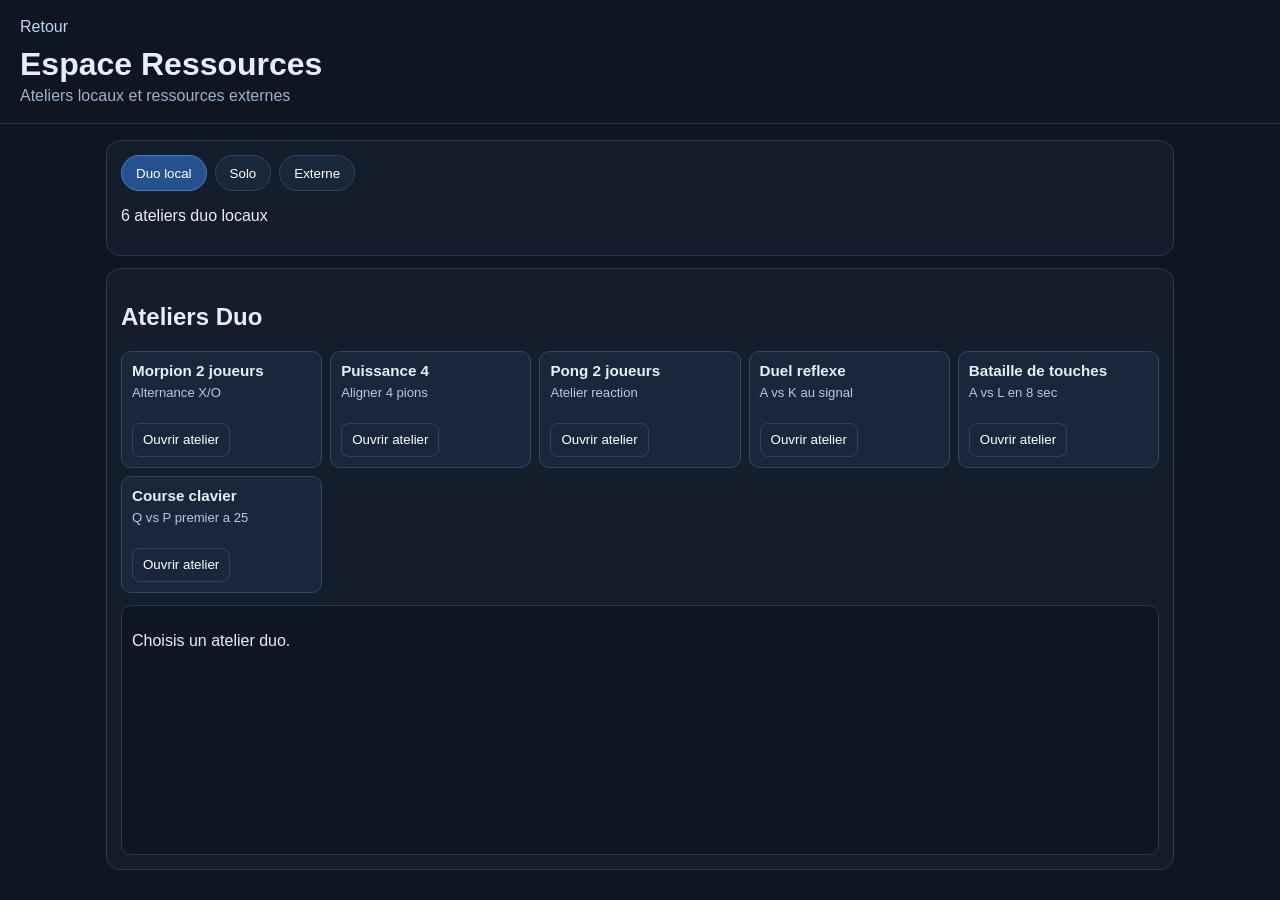
==== resources.html @ bf12f57d "Add files via upload" ====
<!doctype html>
<html lang="fr">
<head>
  <meta charset="UTF-8">
  <meta name="viewport" content="width=device-width,initial-scale=1">
  <meta name="description" content="Espace ressources discret">
  <title>Espace Ressources</title>
  <link rel="icon" type="image/svg+xml" href="assets/favicon.svg">
  <link rel="stylesheet" href="css/resources.css">
</head>
<body>
  <header class="topbar">
    <a href="index.html">Retour</a>
    <h1>Espace Ressources</h1>
    <p>Ateliers locaux et ressources externes</p>
  </header>

  <main class="wrap">
    <section class="panel">
      <div class="tabs">
        <button class="tab active" data-tab="duo">Duo local</button>
        <button class="tab" data-tab="solo">Solo</button>
        <button class="tab" data-tab="external">Externe</button>
      </div>
      <p id="tab-note">6 ateliers duo locaux</p>
    </section>

    <section class="panel" id="duo-pane">
      <h2>Ateliers Duo</h2>
      <div class="grid" id="duo-cards"></div>
      <div class="mount" id="duo-mount"><p>Choisis un atelier duo.</p></div>
    </section>

    <section class="panel" id="solo-pane" hidden>
      <h2>Ateliers Solo</h2>
      <div class="grid" id="solo-cards"></div>
      <div class="mount" id="solo-mount"><p>Choisis un atelier solo.</p></div>
    </section>

    <section class="panel" id="external-pane" hidden>
      <h2>Ressources Externes</h2>
      <div class="grid" id="external-cards"></div>
      <iframe id="external-frame" title="Ressource externe" loading="lazy"></iframe>
      <p id="frame-note">Si le cadre est vide, utilise "Ouvrir".</p>
    </section>
  </main>

  <script src="js/resources.js"></script>
</body>
</html>
---- css/resources.css ----
*{box-sizing:border-box}body{margin:0;background:#0f1622;color:#e8eef8;font-family:Segoe UI,Arial,sans-serif}
.topbar{padding:18px 20px;border-bottom:1px solid #2a3750}.topbar a{color:#b9d6ff;text-decoration:none}.topbar a:hover{text-decoration:underline}
.topbar h1{margin:10px 0 0}.topbar p{margin:4px 0 0;color:#9db0cd}
.wrap{max-width:1100px;margin:0 auto;padding:16px;display:grid;gap:12px}
.panel{background:#131d2c;border:1px solid #2a3a53;border-radius:14px;padding:14px}
.tabs{display:flex;gap:8px;flex-wrap:wrap}.tab{height:36px;border-radius:999px;border:1px solid #304461;background:#1a273a;color:#fff;padding:0 14px;cursor:pointer}
.tab.active{background:#25518e;border-color:#4f7bbb}
.grid{display:grid;grid-template-columns:repeat(auto-fill,minmax(180px,1fr));gap:8px}
.card{background:#1a273a;border:1px solid #324866;border-radius:10px;padding:10px}.card h3{margin:0 0 6px;font-size:.95rem}.card p{margin:0;color:#b9c8dd;font-size:.82rem;min-height:30px}
.row{margin-top:8px;display:flex;gap:8px;flex-wrap:wrap}
button,input,select{height:34px;border-radius:8px;border:1px solid #304461;background:#1a273a;color:#fff;padding:0 10px}
button{cursor:pointer}button:hover{border-color:#4f7bbb}
.mount{margin-top:12px;border:1px solid #2a3a53;border-radius:10px;min-height:250px;padding:10px;background:#0f1725}
.mini{font-size:.85rem;color:#b9c8dd}
.board3{display:grid;grid-template-columns:repeat(3,62px);gap:8px}
.cell{width:62px;height:62px;display:grid;place-items:center;font-size:1.4rem;font-weight:700}
.board4{display:grid;grid-template-columns:repeat(4,56px);gap:8px}
.tile{width:56px;height:56px;display:grid;place-items:center;font-weight:700}
.board7{display:grid;grid-template-columns:repeat(7,36px);gap:6px}
.disc{width:36px;height:36px;border-radius:50%}
.red{background:#ff6464}.yellow{background:#ffd460}
#external-frame{width:100%;min-height:380px;margin-top:10px;border:1px solid #324866;border-radius:10px;background:#0f1725}
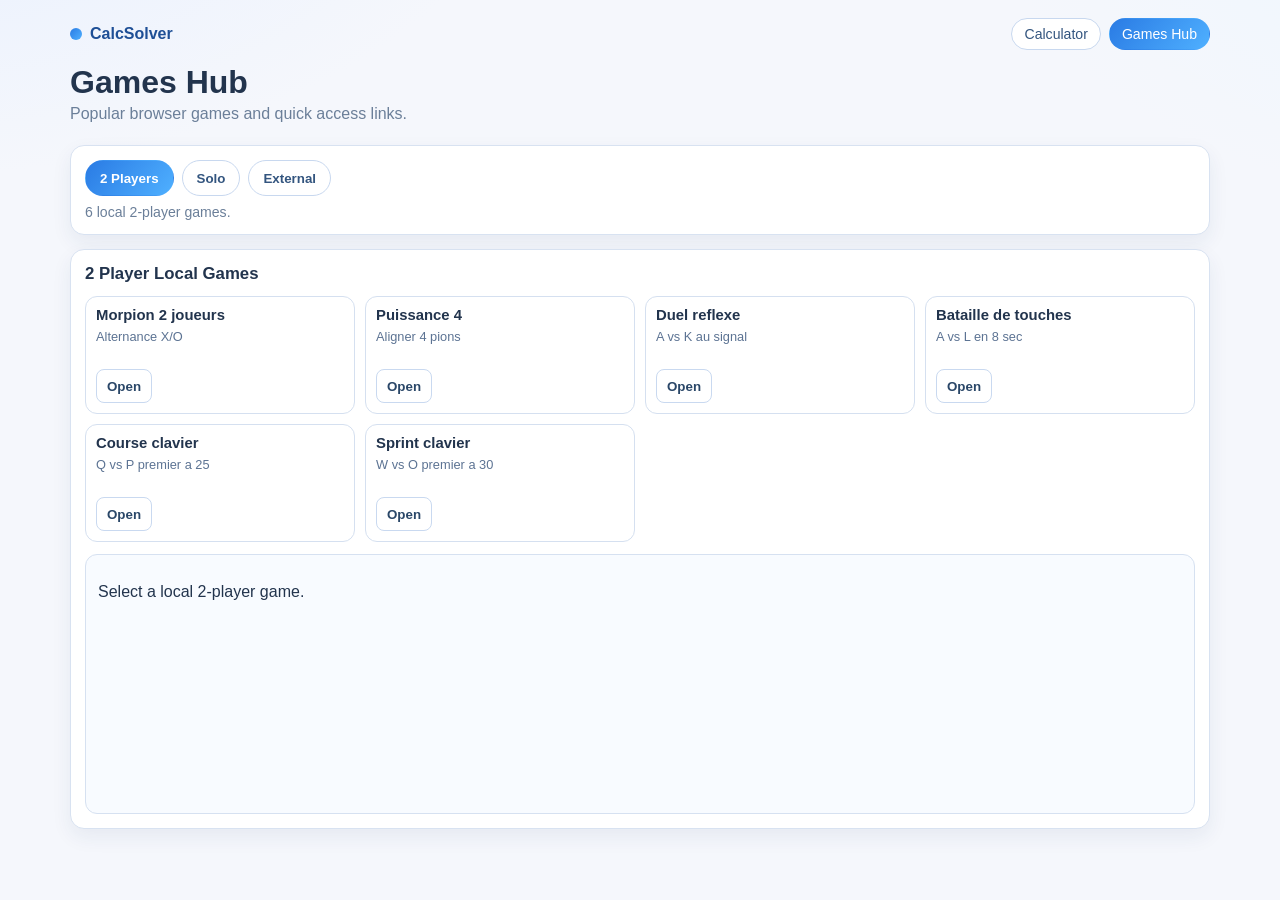
==== commit 75187a4f: "Add files via upload" ====
--- a/resources.html
+++ b/resources.html
@@ -3,45 +3,78 @@
 <head>
   <meta charset="UTF-8">
   <meta name="viewport" content="width=device-width,initial-scale=1">
-  <meta name="description" content="Espace ressources discret">
-  <title>Espace Ressources</title>
+  <meta name="description" content="Centre discret de ressources interactives">
+  <title>Centre Ressources</title>
   <link rel="icon" type="image/svg+xml" href="assets/favicon.svg">
   <link rel="stylesheet" href="css/resources.css">
 </head>
 <body>
-  <header class="topbar">
-    <a href="index.html">Retour</a>
-    <h1>Espace Ressources</h1>
-    <p>Ateliers locaux et ressources externes</p>
+  <a class="skip-link" href="#resource-main">Aller au contenu</a>
+
+  <header class="topbar" role="banner">
+    <div class="topbar-inner">
+      <div class="brand">
+        <span class="brand-dot" aria-hidden="true"></span>
+        <strong>CalcSolver</strong>
+      </div>
+      <nav class="quick-nav" aria-label="Navigation rapide">
+        <a href="index.html">Calculator</a>
+        <a href="resources.html" class="active">Games Hub</a>
+      </nav>
+    </div>
+    <h1>Games Hub</h1>
+    <p>Popular browser games and quick access links.</p>
   </header>
 
-  <main class="wrap">
+  <main class="wrap" id="resource-main">
     <section class="panel">
-      <div class="tabs">
-        <button class="tab active" data-tab="duo">Duo local</button>
-        <button class="tab" data-tab="solo">Solo</button>
-        <button class="tab" data-tab="external">Externe</button>
-      </div>
-      <p id="tab-note">6 ateliers duo locaux</p>
+      <nav class="tabs" role="tablist" aria-label="Navigation des sections">
+        <button class="tab active" id="tab-duo" data-tab="duo" role="tab" aria-selected="true" aria-controls="duo-pane" tabindex="0">2 Players</button>
+        <button class="tab" id="tab-solo" data-tab="solo" role="tab" aria-selected="false" aria-controls="solo-pane" tabindex="-1">Solo</button>
+        <button class="tab" id="tab-external" data-tab="external" role="tab" aria-selected="false" aria-controls="external-pane" tabindex="-1">External</button>
+      </nav>
+      <p class="note" id="tab-note" aria-live="polite">6 local 2-player games.</p>
     </section>
 
-    <section class="panel" id="duo-pane">
-      <h2>Ateliers Duo</h2>
+    <section class="panel" id="duo-pane" role="tabpanel" aria-labelledby="tab-duo">
+      <h2>2 Player Local Games</h2>
       <div class="grid" id="duo-cards"></div>
-      <div class="mount" id="duo-mount"><p>Choisis un atelier duo.</p></div>
+      <div class="mount" id="duo-mount"><p>Select a local 2-player game.</p></div>
     </section>
 
-    <section class="panel" id="solo-pane" hidden>
-      <h2>Ateliers Solo</h2>
+    <section class="panel" id="solo-pane" role="tabpanel" aria-labelledby="tab-solo" hidden>
+      <h2>Solo Local Games</h2>
       <div class="grid" id="solo-cards"></div>
-      <div class="mount" id="solo-mount"><p>Choisis un atelier solo.</p></div>
+      <div class="mount" id="solo-mount"><p>Select a solo game.</p></div>
     </section>
 
-    <section class="panel" id="external-pane" hidden>
-      <h2>Ressources Externes</h2>
+    <section class="panel" id="external-pane" role="tabpanel" aria-labelledby="tab-external" hidden>
+      <h2>External Games</h2>
+      <div class="toolbar">
+        <label class="sr-only" for="external-search">Search external games</label>
+        <input id="external-search" type="search" placeholder="Search: soccer, basket, random, legends">
+        <label class="sr-only" for="external-filter">Filter games</label>
+        <select id="external-filter" aria-label="Main filter">
+          <option value="all">All</option>
+          <option value="soccer">Soccer</option>
+          <option value="basket">Basket</option>
+          <option value="random">Random</option>
+          <option value="legends">Legends</option>
+          <option value="duo">2 Players</option>
+          <option value="reliable">Top Rated</option>
+        </select>
+        <label class="sr-only" for="external-sort">Sort catalog</label>
+        <select id="external-sort" aria-label="Sort catalog">
+          <option value="quality">Quality</option>
+          <option value="name">Name</option>
+          <option value="checked">Last checked</option>
+        </select>
+        <button id="open-random">Random game</button>
+      </div>
+      <p class="note" id="external-count"></p>
       <div class="grid" id="external-cards"></div>
-      <iframe id="external-frame" title="Ressource externe" loading="lazy"></iframe>
-      <p id="frame-note">Si le cadre est vide, utilise "Ouvrir".</p>
+      <iframe id="external-frame" title="Archive externe" loading="lazy" referrerpolicy="no-referrer" sandbox="allow-scripts allow-same-origin allow-popups allow-forms"></iframe>
+      <p class="note" id="frame-note" role="status" aria-live="polite">If embed is blocked, use Open.</p>
     </section>
   </main>
 
--- a/css/resources.css
+++ b/css/resources.css
@@ -1,22 +1,271 @@
-*{box-sizing:border-box}body{margin:0;background:#0f1622;color:#e8eef8;font-family:Segoe UI,Arial,sans-serif}
-.topbar{padding:18px 20px;border-bottom:1px solid #2a3750}.topbar a{color:#b9d6ff;text-decoration:none}.topbar a:hover{text-decoration:underline}
-.topbar h1{margin:10px 0 0}.topbar p{margin:4px 0 0;color:#9db0cd}
-.wrap{max-width:1100px;margin:0 auto;padding:16px;display:grid;gap:12px}
-.panel{background:#131d2c;border:1px solid #2a3a53;border-radius:14px;padding:14px}
-.tabs{display:flex;gap:8px;flex-wrap:wrap}.tab{height:36px;border-radius:999px;border:1px solid #304461;background:#1a273a;color:#fff;padding:0 14px;cursor:pointer}
-.tab.active{background:#25518e;border-color:#4f7bbb}
-.grid{display:grid;grid-template-columns:repeat(auto-fill,minmax(180px,1fr));gap:8px}
-.card{background:#1a273a;border:1px solid #324866;border-radius:10px;padding:10px}.card h3{margin:0 0 6px;font-size:.95rem}.card p{margin:0;color:#b9c8dd;font-size:.82rem;min-height:30px}
-.row{margin-top:8px;display:flex;gap:8px;flex-wrap:wrap}
-button,input,select{height:34px;border-radius:8px;border:1px solid #304461;background:#1a273a;color:#fff;padding:0 10px}
-button{cursor:pointer}button:hover{border-color:#4f7bbb}
-.mount{margin-top:12px;border:1px solid #2a3a53;border-radius:10px;min-height:250px;padding:10px;background:#0f1725}
-.mini{font-size:.85rem;color:#b9c8dd}
-.board3{display:grid;grid-template-columns:repeat(3,62px);gap:8px}
-.cell{width:62px;height:62px;display:grid;place-items:center;font-size:1.4rem;font-weight:700}
-.board4{display:grid;grid-template-columns:repeat(4,56px);gap:8px}
-.tile{width:56px;height:56px;display:grid;place-items:center;font-weight:700}
-.board7{display:grid;grid-template-columns:repeat(7,36px);gap:6px}
-.disc{width:36px;height:36px;border-radius:50%}
-.red{background:#ff6464}.yellow{background:#ffd460}
-#external-frame{width:100%;min-height:380px;margin-top:10px;border:1px solid #324866;border-radius:10px;background:#0f1725}
+:root {
+  --bg: #f5f7fc;
+  --surface: #ffffff;
+  --line: #d8e2f1;
+  --text: #22344d;
+  --muted: #6b7f99;
+  --blue: #2a7be4;
+}
+
+* { box-sizing: border-box; }
+html, body { margin: 0; min-height: 100%; }
+body {
+  font-family: "Segoe UI", Arial, sans-serif;
+  color: var(--text);
+  background:
+    radial-gradient(1100px 600px at -10% -20%, #e6efff 0%, transparent 60%),
+    radial-gradient(900px 500px at 120% -10%, #edf7ff 0%, transparent 60%),
+    var(--bg);
+}
+
+.skip-link {
+  position: absolute;
+  left: 10px;
+  top: -50px;
+  z-index: 20;
+  background: #eef4ff;
+  color: #1f3f73;
+  border: 1px solid #84a8df;
+  border-radius: 8px;
+  padding: 8px 10px;
+  text-decoration: none;
+}
+.skip-link:focus-visible { top: 10px; }
+
+.sr-only {
+  position: absolute;
+  width: 1px;
+  height: 1px;
+  padding: 0;
+  margin: -1px;
+  overflow: hidden;
+  clip: rect(0,0,0,0);
+  border: 0;
+}
+
+.topbar {
+  max-width: 1180px;
+  margin: 0 auto;
+  padding: 18px 20px 12px;
+}
+.topbar-inner {
+  display: flex;
+  justify-content: space-between;
+  align-items: center;
+  gap: 10px;
+}
+.brand {
+  display: inline-flex;
+  align-items: center;
+  gap: 8px;
+  color: #1e4f96;
+}
+.brand-dot {
+  width: 12px;
+  height: 12px;
+  border-radius: 50%;
+  background: linear-gradient(130deg, #2a7be4, #4fb0ff);
+}
+.quick-nav {
+  display: inline-flex;
+  gap: 8px;
+}
+.quick-nav a {
+  text-decoration: none;
+  color: #33557f;
+  border: 1px solid #c8d8ef;
+  background: #fff;
+  border-radius: 999px;
+  padding: 7px 12px;
+  font-size: .88rem;
+}
+.quick-nav a.active {
+  border-color: transparent;
+  color: #fff;
+  background: linear-gradient(130deg, #2a7be4, #4fb0ff);
+}
+.topbar h1 {
+  margin: 14px 0 4px;
+  font-size: clamp(1.3rem, 2.8vw, 2rem);
+}
+.topbar p { margin: 0; color: var(--muted); }
+
+.wrap {
+  max-width: 1180px;
+  margin: 0 auto;
+  padding: 10px 20px 30px;
+  display: grid;
+  gap: 14px;
+}
+
+.panel {
+  background: var(--surface);
+  border: 1px solid var(--line);
+  border-radius: 14px;
+  padding: 14px;
+  box-shadow: 0 8px 20px rgba(24, 56, 103, 0.07);
+}
+h2 {
+  margin: 0 0 12px;
+  font-size: 1.05rem;
+}
+
+.tabs {
+  display: flex;
+  gap: 8px;
+  flex-wrap: wrap;
+}
+.tab {
+  height: 36px;
+  border-radius: 999px;
+  border: 1px solid #c8d8ef;
+  background: #fff;
+  color: #33557f;
+  padding: 0 14px;
+  cursor: pointer;
+  font-weight: 600;
+}
+.tab:hover { border-color: #9fc0e9; background: #f3f8ff; }
+.tab.active {
+  border-color: transparent;
+  color: #fff;
+  background: linear-gradient(130deg, #2a7be4, #4fb0ff);
+}
+
+.note {
+  margin: 8px 0 0;
+  color: var(--muted);
+  font-size: .88rem;
+}
+
+.toolbar {
+  display: grid;
+  grid-template-columns: 1.4fr .8fr .8fr auto;
+  gap: 8px;
+  margin-bottom: 10px;
+}
+
+.grid {
+  display: grid;
+  grid-template-columns: repeat(auto-fill, minmax(220px, 1fr));
+  gap: 10px;
+}
+
+.card {
+  background: #fff;
+  border: 1px solid #d5e0f0;
+  border-radius: 12px;
+  padding: 10px;
+  transition: transform .14s ease, border-color .14s ease, box-shadow .14s ease;
+}
+.card:hover {
+  transform: translateY(-2px);
+  border-color: #aac7ef;
+  box-shadow: 0 6px 15px rgba(32, 86, 159, 0.12);
+}
+.card h3 {
+  margin: 0 0 6px;
+  font-size: .93rem;
+}
+.card p {
+  margin: 0;
+  color: #5c7393;
+  font-size: .8rem;
+  min-height: 32px;
+}
+
+.row {
+  margin-top: 8px;
+  display: flex;
+  gap: 7px;
+  flex-wrap: wrap;
+}
+button, input, select {
+  height: 34px;
+  border-radius: 8px;
+  border: 1px solid #c9d9f0;
+  background: #fff;
+  color: #2a4768;
+  padding: 0 10px;
+}
+input, select { width: 100%; }
+button { cursor: pointer; font-weight: 600; }
+button:hover { border-color: #9fc0e9; background: #f3f8ff; }
+button:focus-visible,
+input:focus-visible,
+select:focus-visible,
+.tab:focus-visible {
+  outline: 2px solid #7ab0f2;
+  outline-offset: 2px;
+}
+#open-random {
+  border-color: transparent;
+  color: #fff;
+  background: linear-gradient(130deg, #2a7be4, #4fb0ff);
+}
+button:disabled {
+  opacity: .62;
+  cursor: not-allowed;
+}
+
+.mount {
+  margin-top: 12px;
+  border: 1px solid #d6e1f1;
+  border-radius: 12px;
+  min-height: 260px;
+  padding: 12px;
+  background: #f8fbff;
+}
+.mini { font-size: .85rem; color: #5e789a; }
+
+.board3 { display: grid; grid-template-columns: repeat(3, 62px); gap: 8px; }
+.cell {
+  width: 62px;
+  height: 62px;
+  display: grid;
+  place-items: center;
+  font-size: 1.3rem;
+  font-weight: 700;
+  background: #fff;
+  border: 1px solid #cbdcf3;
+}
+.board4 { display: grid; grid-template-columns: repeat(4, 56px); gap: 8px; }
+.tile {
+  width: 56px;
+  height: 56px;
+  display: grid;
+  place-items: center;
+  background: #fff;
+  border: 1px solid #cbdcf3;
+  font-weight: 700;
+}
+.board7 { display: grid; grid-template-columns: repeat(7, 36px); gap: 6px; }
+.disc {
+  width: 36px;
+  height: 36px;
+  border-radius: 50%;
+  background: #fff;
+  border: 1px solid #cbdcf3;
+}
+.red { background: #ff6565; }
+.yellow { background: #ffd45f; }
+
+#external-frame {
+  width: 100%;
+  min-height: 420px;
+  margin-top: 10px;
+  border: 1px solid #d2e1f5;
+  border-radius: 12px;
+  background: #fff;
+}
+
+@media (max-width: 980px) {
+  .toolbar { grid-template-columns: 1fr; }
+}
+
+@media (prefers-reduced-motion: reduce) {
+  *, *::before, *::after {
+    transition-duration: 0.01ms !important;
+    animation-duration: 0.01ms !important;
+  }
+}
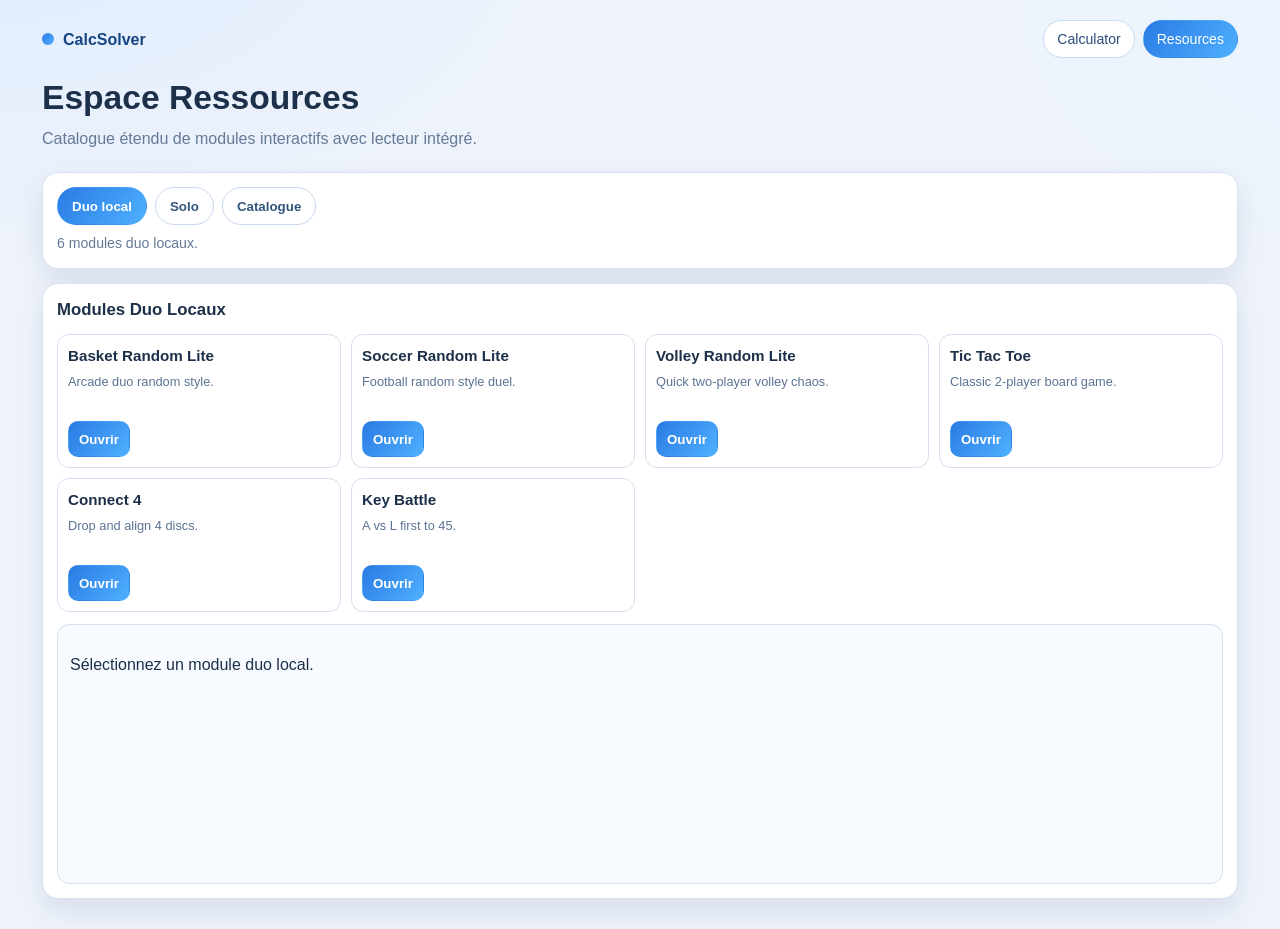
==== commit ab633996: "Add files via upload" ====
--- a/resources.html
+++ b/resources.html
@@ -4,7 +4,7 @@
   <meta charset="UTF-8">
   <meta name="viewport" content="width=device-width,initial-scale=1">
   <meta name="description" content="Centre discret de ressources interactives">
-  <title>Centre Ressources</title>
+  <title>CalcSolver | Ressources</title>
   <link rel="icon" type="image/svg+xml" href="assets/favicon.svg">
   <link rel="stylesheet" href="css/resources.css">
 </head>
@@ -19,62 +19,106 @@
       </div>
       <nav class="quick-nav" aria-label="Navigation rapide">
         <a href="index.html">Calculator</a>
-        <a href="resources.html" class="active">Games Hub</a>
+        <a href="resources.html" class="active">Resources</a>
       </nav>
     </div>
-    <h1>Games Hub</h1>
-    <p>Popular browser games and quick access links.</p>
+    <h1>Espace Ressources</h1>
+    <p>Catalogue étendu de modules interactifs avec lecteur intégré.</p>
   </header>
 
   <main class="wrap" id="resource-main">
     <section class="panel">
       <nav class="tabs" role="tablist" aria-label="Navigation des sections">
-        <button class="tab active" id="tab-duo" data-tab="duo" role="tab" aria-selected="true" aria-controls="duo-pane" tabindex="0">2 Players</button>
+        <button class="tab active" id="tab-duo" data-tab="duo" role="tab" aria-selected="true" aria-controls="duo-pane" tabindex="0">Duo local</button>
         <button class="tab" id="tab-solo" data-tab="solo" role="tab" aria-selected="false" aria-controls="solo-pane" tabindex="-1">Solo</button>
-        <button class="tab" id="tab-external" data-tab="external" role="tab" aria-selected="false" aria-controls="external-pane" tabindex="-1">External</button>
+        <button class="tab" id="tab-external" data-tab="external" role="tab" aria-selected="false" aria-controls="external-pane" tabindex="-1">Catalogue</button>
       </nav>
-      <p class="note" id="tab-note" aria-live="polite">6 local 2-player games.</p>
+      <p class="note" id="tab-note" aria-live="polite">6 modules duo locaux.</p>
     </section>
 
     <section class="panel" id="duo-pane" role="tabpanel" aria-labelledby="tab-duo">
-      <h2>2 Player Local Games</h2>
+      <h2>Modules Duo Locaux</h2>
       <div class="grid" id="duo-cards"></div>
-      <div class="mount" id="duo-mount"><p>Select a local 2-player game.</p></div>
+      <div class="mount" id="duo-mount"><p>Sélectionnez un module duo local.</p></div>
     </section>
 
     <section class="panel" id="solo-pane" role="tabpanel" aria-labelledby="tab-solo" hidden>
-      <h2>Solo Local Games</h2>
+      <h2>Modules Solo Locaux</h2>
       <div class="grid" id="solo-cards"></div>
-      <div class="mount" id="solo-mount"><p>Select a solo game.</p></div>
+      <div class="mount" id="solo-mount"><p>Sélectionnez un module solo local.</p></div>
     </section>
 
     <section class="panel" id="external-pane" role="tabpanel" aria-labelledby="tab-external" hidden>
-      <h2>External Games</h2>
-      <div class="toolbar">
-        <label class="sr-only" for="external-search">Search external games</label>
-        <input id="external-search" type="search" placeholder="Search: soccer, basket, random, legends">
-        <label class="sr-only" for="external-filter">Filter games</label>
+      <h2>Catalogue Externe Qualifié</h2>
+      <div class="toolbar" id="catalog-toolbar">
+        <label class="sr-only" for="external-search">Recherche catalogue</label>
+        <input id="external-search" type="search" placeholder="Rechercher: duo, basket, soccer, random...">
+        <label class="sr-only" for="external-filter">Filtre principal</label>
         <select id="external-filter" aria-label="Main filter">
-          <option value="all">All</option>
+          <option value="all">Tous</option>
+          <option value="duo">Duo</option>
+          <option value="solo">Solo</option>
+          <option value="basket">Basket</option>
           <option value="soccer">Soccer</option>
-          <option value="basket">Basket</option>
           <option value="random">Random</option>
           <option value="legends">Legends</option>
-          <option value="duo">2 Players</option>
-          <option value="reliable">Top Rated</option>
+          <option value="new">Nouveaux</option>
+          <option value="embed">Embed OK</option>
+          <option value="top">Top qualité</option>
         </select>
-        <label class="sr-only" for="external-sort">Sort catalog</label>
+        <label class="sr-only" for="external-sort">Tri catalogue</label>
         <select id="external-sort" aria-label="Sort catalog">
-          <option value="quality">Quality</option>
-          <option value="name">Name</option>
-          <option value="checked">Last checked</option>
+          <option value="quality">Qualité</option>
+          <option value="popularity">Popularité</option>
+          <option value="checked">Mise à jour</option>
+          <option value="name">A-Z</option>
         </select>
-        <button id="open-random">Random game</button>
+        <label class="sr-only" for="external-collection">Collection rapide</label>
+        <select id="external-collection" aria-label="Collection rapide">
+          <option value="all">Collection: Toutes</option>
+          <option value="duo-fast">Collection: Duo rapide</option>
+          <option value="basket-like">Collection: Basket-like</option>
+          <option value="soccer-like">Collection: Soccer-like</option>
+          <option value="short-break">Collection: Pause 5 min</option>
+        </select>
+        <button id="open-random" type="button">Ouvrir aléatoire</button>
       </div>
-      <p class="note" id="external-count"></p>
+      <div class="chip-row" id="quick-filters" aria-label="Filtres rapides">
+        <button type="button" class="chip active" data-chip="all">Tous</button>
+        <button type="button" class="chip" data-chip="duo">Duo</button>
+        <button type="button" class="chip" data-chip="basket">Basket</button>
+        <button type="button" class="chip" data-chip="soccer">Soccer</button>
+        <button type="button" class="chip" data-chip="random">Random</button>
+        <button type="button" class="chip" data-chip="top">Top</button>
+        <button type="button" class="chip" data-chip="new">Nouveaux</button>
+        <button type="button" class="chip" data-chip="embed">Embed OK</button>
+      </div>
+      <p class="note" id="external-count">0 ressource</p>
       <div class="grid" id="external-cards"></div>
-      <iframe id="external-frame" title="Archive externe" loading="lazy" referrerpolicy="no-referrer" sandbox="allow-scripts allow-same-origin allow-popups allow-forms"></iframe>
-      <p class="note" id="frame-note" role="status" aria-live="polite">If embed is blocked, use Open.</p>
+      <div class="pager" id="catalog-pager">
+        <button type="button" id="catalog-prev">Précédent</button>
+        <p class="note" id="catalog-page-note" aria-live="polite">Page 1</p>
+        <button type="button" id="catalog-next">Suivant</button>
+      </div>
+
+      <section class="reader" id="reader" aria-label="Lecteur intégré">
+        <div class="reader-head">
+          <h3 id="reader-title">Lecteur intégré</h3>
+          <div class="reader-actions">
+            <button type="button" id="reader-reload">Relancer</button>
+            <button type="button" id="reader-open">Ouvrir fenêtre</button>
+            <button type="button" id="reader-copy">Copier lien</button>
+          </div>
+        </div>
+        <p class="note" id="frame-note" role="status" aria-live="polite">Sélectionnez une ressource et utilisez “Lancer ici”.</p>
+        <iframe
+          id="external-frame"
+          title="Lecteur ressource"
+          loading="lazy"
+          referrerpolicy="no-referrer"
+          sandbox="allow-scripts allow-forms allow-popups allow-pointer-lock allow-popups-to-escape-sandbox"
+        ></iframe>
+      </section>
     </section>
   </main>
 
--- a/css/resources.css
+++ b/css/resources.css
@@ -1,21 +1,29 @@
 :root {
-  --bg: #f5f7fc;
+  --bg: #eef3fb;
   --surface: #ffffff;
-  --line: #d8e2f1;
-  --text: #22344d;
-  --muted: #6b7f99;
-  --blue: #2a7be4;
+  --surface-alt: #f7faff;
+  --line: #d7e3f5;
+  --line-strong: #bfd2ee;
+  --text: #1d3049;
+  --muted: #647a97;
+  --primary: #2a7be4;
+  --primary-soft: #eaf2ff;
+  --shadow: 0 12px 28px rgba(18, 48, 90, 0.1);
+  --radius-lg: 16px;
+  --radius-md: 12px;
+  --radius-sm: 10px;
 }
 
 * { box-sizing: border-box; }
 html, body { margin: 0; min-height: 100%; }
 body {
-  font-family: "Segoe UI", Arial, sans-serif;
+  font-family: "Segoe UI", "Trebuchet MS", Arial, sans-serif;
   color: var(--text);
   background:
-    radial-gradient(1100px 600px at -10% -20%, #e6efff 0%, transparent 60%),
-    radial-gradient(900px 500px at 120% -10%, #edf7ff 0%, transparent 60%),
+    radial-gradient(900px 540px at 0% -10%, #dfecff 0%, transparent 65%),
+    radial-gradient(700px 450px at 110% 0%, #e9f5ff 0%, transparent 60%),
     var(--bg);
+  line-height: 1.45;
 }
 
 .skip-link {
@@ -44,21 +52,21 @@
 }
 
 .topbar {
-  max-width: 1180px;
+  max-width: 1240px;
   margin: 0 auto;
-  padding: 18px 20px 12px;
+  padding: 20px 22px 10px;
 }
 .topbar-inner {
   display: flex;
   justify-content: space-between;
   align-items: center;
-  gap: 10px;
+  gap: 14px;
 }
 .brand {
   display: inline-flex;
   align-items: center;
-  gap: 8px;
-  color: #1e4f96;
+  gap: 9px;
+  color: #164583;
 }
 .brand-dot {
   width: 12px;
@@ -72,12 +80,12 @@
 }
 .quick-nav a {
   text-decoration: none;
-  color: #33557f;
-  border: 1px solid #c8d8ef;
+  color: #2b4d79;
+  border: 1px solid #c9dcf5;
   background: #fff;
   border-radius: 999px;
-  padding: 7px 12px;
-  font-size: .88rem;
+  padding: 8px 13px;
+  font-size: 0.88rem;
 }
 .quick-nav a.active {
   border-color: transparent;
@@ -85,15 +93,18 @@
   background: linear-gradient(130deg, #2a7be4, #4fb0ff);
 }
 .topbar h1 {
-  margin: 14px 0 4px;
-  font-size: clamp(1.3rem, 2.8vw, 2rem);
-}
-.topbar p { margin: 0; color: var(--muted); }
+  margin: 16px 0 4px;
+  font-size: clamp(1.34rem, 2.8vw, 2.1rem);
+}
+.topbar p {
+  margin: 0;
+  color: var(--muted);
+}
 
 .wrap {
-  max-width: 1180px;
+  max-width: 1240px;
   margin: 0 auto;
-  padding: 10px 20px 30px;
+  padding: 12px 22px 30px;
   display: grid;
   gap: 14px;
 }
@@ -101,14 +112,18 @@
 .panel {
   background: var(--surface);
   border: 1px solid var(--line);
-  border-radius: 14px;
+  border-radius: var(--radius-lg);
   padding: 14px;
-  box-shadow: 0 8px 20px rgba(24, 56, 103, 0.07);
+  box-shadow: var(--shadow);
 }
 h2 {
   margin: 0 0 12px;
   font-size: 1.05rem;
 }
+h3 {
+  margin: 0;
+  font-size: 0.95rem;
+}
 
 .tabs {
   display: flex;
@@ -116,14 +131,14 @@
   flex-wrap: wrap;
 }
 .tab {
-  height: 36px;
+  height: 38px;
   border-radius: 999px;
   border: 1px solid #c8d8ef;
   background: #fff;
   color: #33557f;
   padding: 0 14px;
   cursor: pointer;
-  font-weight: 600;
+  font-weight: 700;
 }
 .tab:hover { border-color: #9fc0e9; background: #f3f8ff; }
 .tab.active {
@@ -135,43 +150,70 @@
 .note {
   margin: 8px 0 0;
   color: var(--muted);
-  font-size: .88rem;
+  font-size: 0.88rem;
 }
 
 .toolbar {
-  display: grid;
-  grid-template-columns: 1.4fr .8fr .8fr auto;
+  position: sticky;
+  top: 8px;
+  z-index: 5;
+  display: grid;
+  grid-template-columns: 1.4fr repeat(4, minmax(120px, .7fr)) auto;
+  gap: 8px;
+  padding: 10px;
+  border: 1px solid var(--line);
+  border-radius: var(--radius-md);
+  background: linear-gradient(180deg, #ffffff, #f7faff);
+  margin-bottom: 12px;
+}
+
+.chip-row {
+  display: flex;
+  flex-wrap: wrap;
   gap: 8px;
   margin-bottom: 10px;
 }
+.chip {
+  border-radius: 999px;
+  border: 1px solid #c8d8ef;
+  background: #fff;
+  color: #2a4d79;
+  padding: 6px 12px;
+  min-height: 32px;
+  font-size: 0.82rem;
+}
+.chip.active {
+  border-color: transparent;
+  background: var(--primary);
+  color: #fff;
+}
 
 .grid {
   display: grid;
-  grid-template-columns: repeat(auto-fill, minmax(220px, 1fr));
+  grid-template-columns: repeat(auto-fill, minmax(230px, 1fr));
   gap: 10px;
 }
 
 .card {
   background: #fff;
   border: 1px solid #d5e0f0;
-  border-radius: 12px;
+  border-radius: var(--radius-md);
   padding: 10px;
   transition: transform .14s ease, border-color .14s ease, box-shadow .14s ease;
 }
 .card:hover {
   transform: translateY(-2px);
   border-color: #aac7ef;
-  box-shadow: 0 6px 15px rgba(32, 86, 159, 0.12);
+  box-shadow: 0 8px 18px rgba(32, 86, 159, 0.13);
 }
 .card h3 {
   margin: 0 0 6px;
-  font-size: .93rem;
 }
 .card p {
   margin: 0;
   color: #5c7393;
-  font-size: .8rem;
-  min-height: 32px;
+  font-size: 0.8rem;
+  min-height: 40px;
 }
 
 .row {
@@ -181,42 +223,49 @@
   flex-wrap: wrap;
 }
 button, input, select {
-  height: 34px;
-  border-radius: 8px;
+  min-height: 36px;
+  border-radius: var(--radius-sm);
   border: 1px solid #c9d9f0;
   background: #fff;
   color: #2a4768;
   padding: 0 10px;
 }
 input, select { width: 100%; }
-button { cursor: pointer; font-weight: 600; }
+button { cursor: pointer; font-weight: 700; }
 button:hover { border-color: #9fc0e9; background: #f3f8ff; }
+button.primary {
+  border-color: transparent;
+  color: #fff;
+  background: linear-gradient(130deg, #2a7be4, #4fb0ff);
+}
 button:focus-visible,
 input:focus-visible,
 select:focus-visible,
-.tab:focus-visible {
+.tab:focus-visible,
+.chip:focus-visible {
   outline: 2px solid #7ab0f2;
   outline-offset: 2px;
 }
+button:disabled {
+  opacity: 0.58;
+  cursor: not-allowed;
+}
+
 #open-random {
   border-color: transparent;
   color: #fff;
   background: linear-gradient(130deg, #2a7be4, #4fb0ff);
-}
-button:disabled {
-  opacity: .62;
-  cursor: not-allowed;
 }
 
 .mount {
   margin-top: 12px;
   border: 1px solid #d6e1f1;
-  border-radius: 12px;
+  border-radius: var(--radius-md);
   min-height: 260px;
   padding: 12px;
-  background: #f8fbff;
-}
-.mini { font-size: .85rem; color: #5e789a; }
+  background: var(--surface-alt);
+}
+.mini { font-size: 0.85rem; color: #5e789a; }
 
 .board3 { display: grid; grid-template-columns: repeat(3, 62px); gap: 8px; }
 .cell {
@@ -250,17 +299,68 @@
 .red { background: #ff6565; }
 .yellow { background: #ffd45f; }
 
+.pager {
+  display: flex;
+  align-items: center;
+  justify-content: flex-end;
+  gap: 8px;
+  margin-top: 12px;
+}
+.pager .note {
+  margin: 0;
+  min-width: 82px;
+  text-align: center;
+}
+
+.reader {
+  margin-top: 14px;
+  border: 1px solid var(--line-strong);
+  border-radius: var(--radius-md);
+  background: linear-gradient(180deg, #fff, #f9fcff);
+  padding: 12px;
+}
+.reader-head {
+  display: flex;
+  align-items: center;
+  justify-content: space-between;
+  gap: 12px;
+  flex-wrap: wrap;
+}
+.reader-actions {
+  display: flex;
+  gap: 7px;
+  flex-wrap: wrap;
+}
 #external-frame {
   width: 100%;
-  min-height: 420px;
+  min-height: 520px;
   margin-top: 10px;
   border: 1px solid #d2e1f5;
   border-radius: 12px;
   background: #fff;
 }
 
-@media (max-width: 980px) {
-  .toolbar { grid-template-columns: 1fr; }
+@media (max-width: 1060px) {
+  .toolbar {
+    grid-template-columns: 1fr 1fr 1fr;
+  }
+}
+
+@media (max-width: 860px) {
+  .topbar-inner {
+    flex-direction: column;
+    align-items: flex-start;
+  }
+  .toolbar {
+    grid-template-columns: 1fr;
+    position: static;
+  }
+  .grid {
+    grid-template-columns: repeat(auto-fill, minmax(170px, 1fr));
+  }
+  #external-frame {
+    min-height: 420px;
+  }
 }
 
 @media (prefers-reduced-motion: reduce) {
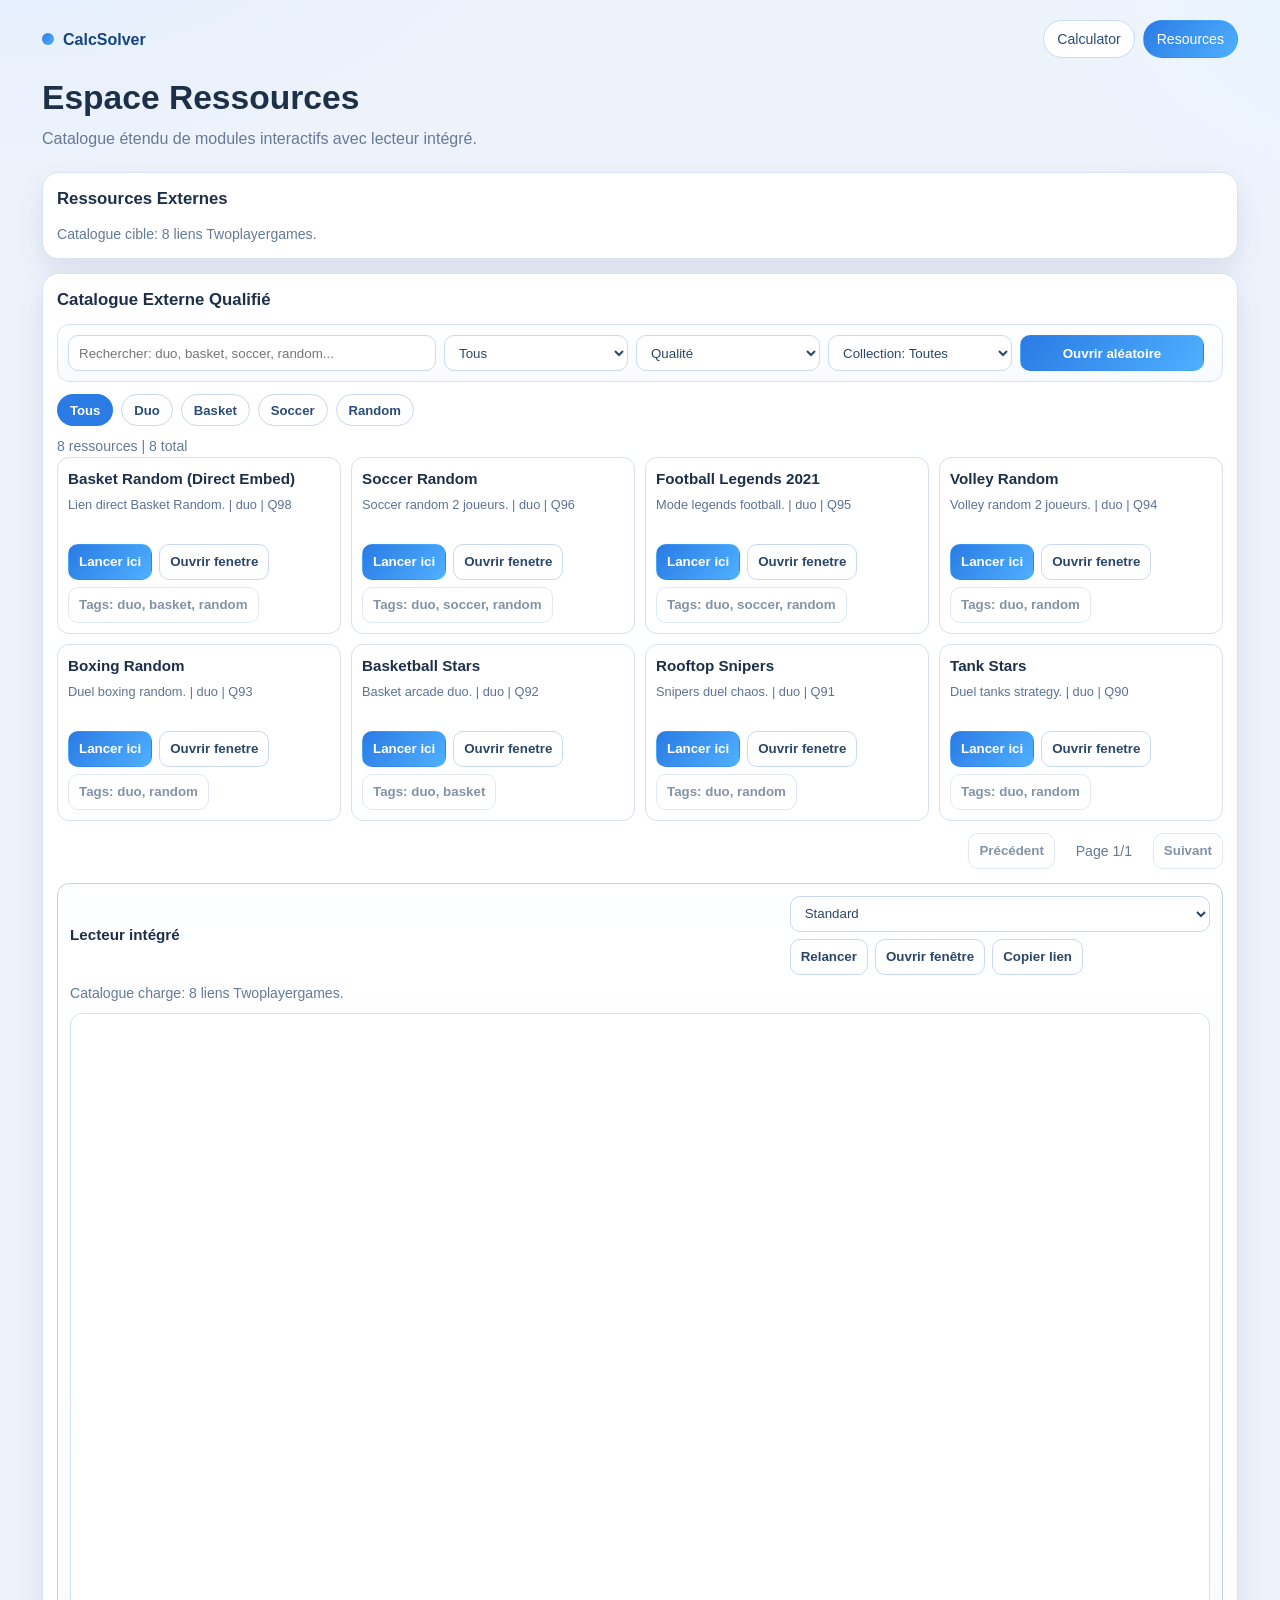
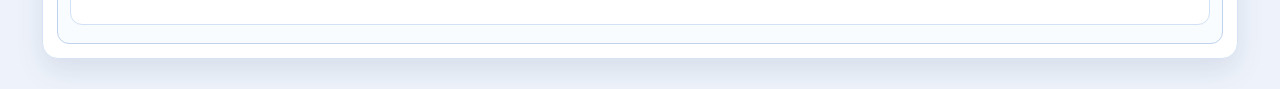
==== commit 68943a7c: "Add files via upload" ====
--- a/resources.html
+++ b/resources.html
@@ -28,27 +28,11 @@
 
   <main class="wrap" id="resource-main">
     <section class="panel">
-      <nav class="tabs" role="tablist" aria-label="Navigation des sections">
-        <button class="tab active" id="tab-duo" data-tab="duo" role="tab" aria-selected="true" aria-controls="duo-pane" tabindex="0">Duo local</button>
-        <button class="tab" id="tab-solo" data-tab="solo" role="tab" aria-selected="false" aria-controls="solo-pane" tabindex="-1">Solo</button>
-        <button class="tab" id="tab-external" data-tab="external" role="tab" aria-selected="false" aria-controls="external-pane" tabindex="-1">Catalogue</button>
-      </nav>
-      <p class="note" id="tab-note" aria-live="polite">6 modules duo locaux.</p>
+      <h2>Ressources Externes</h2>
+      <p class="note" id="tab-note" aria-live="polite">Catalogue cible: 8 liens Twoplayergames.</p>
     </section>
 
-    <section class="panel" id="duo-pane" role="tabpanel" aria-labelledby="tab-duo">
-      <h2>Modules Duo Locaux</h2>
-      <div class="grid" id="duo-cards"></div>
-      <div class="mount" id="duo-mount"><p>Sélectionnez un module duo local.</p></div>
-    </section>
-
-    <section class="panel" id="solo-pane" role="tabpanel" aria-labelledby="tab-solo" hidden>
-      <h2>Modules Solo Locaux</h2>
-      <div class="grid" id="solo-cards"></div>
-      <div class="mount" id="solo-mount"><p>Sélectionnez un module solo local.</p></div>
-    </section>
-
-    <section class="panel" id="external-pane" role="tabpanel" aria-labelledby="tab-external" hidden>
+    <section class="panel" id="external-pane">
       <h2>Catalogue Externe Qualifié</h2>
       <div class="toolbar" id="catalog-toolbar">
         <label class="sr-only" for="external-search">Recherche catalogue</label>
@@ -57,20 +41,13 @@
         <select id="external-filter" aria-label="Main filter">
           <option value="all">Tous</option>
           <option value="duo">Duo</option>
-          <option value="solo">Solo</option>
           <option value="basket">Basket</option>
           <option value="soccer">Soccer</option>
           <option value="random">Random</option>
-          <option value="legends">Legends</option>
-          <option value="new">Nouveaux</option>
-          <option value="embed">Embed OK</option>
-          <option value="top">Top qualité</option>
         </select>
         <label class="sr-only" for="external-sort">Tri catalogue</label>
         <select id="external-sort" aria-label="Sort catalog">
           <option value="quality">Qualité</option>
-          <option value="popularity">Popularité</option>
-          <option value="checked">Mise à jour</option>
           <option value="name">A-Z</option>
         </select>
         <label class="sr-only" for="external-collection">Collection rapide</label>
@@ -79,7 +56,6 @@
           <option value="duo-fast">Collection: Duo rapide</option>
           <option value="basket-like">Collection: Basket-like</option>
           <option value="soccer-like">Collection: Soccer-like</option>
-          <option value="short-break">Collection: Pause 5 min</option>
         </select>
         <button id="open-random" type="button">Ouvrir aléatoire</button>
       </div>
@@ -89,9 +65,6 @@
         <button type="button" class="chip" data-chip="basket">Basket</button>
         <button type="button" class="chip" data-chip="soccer">Soccer</button>
         <button type="button" class="chip" data-chip="random">Random</button>
-        <button type="button" class="chip" data-chip="top">Top</button>
-        <button type="button" class="chip" data-chip="new">Nouveaux</button>
-        <button type="button" class="chip" data-chip="embed">Embed OK</button>
       </div>
       <p class="note" id="external-count">0 ressource</p>
       <div class="grid" id="external-cards"></div>
@@ -105,6 +78,12 @@
         <div class="reader-head">
           <h3 id="reader-title">Lecteur intégré</h3>
           <div class="reader-actions">
+            <label class="sr-only" for="reader-size">Taille du lecteur</label>
+            <select id="reader-size" aria-label="Taille du lecteur">
+              <option value="compact">Compact</option>
+              <option value="standard" selected>Standard</option>
+              <option value="large">Grand</option>
+            </select>
             <button type="button" id="reader-reload">Relancer</button>
             <button type="button" id="reader-open">Ouvrir fenêtre</button>
             <button type="button" id="reader-copy">Copier lien</button>
@@ -116,7 +95,7 @@
           title="Lecteur ressource"
           loading="lazy"
           referrerpolicy="no-referrer"
-          sandbox="allow-scripts allow-forms allow-popups allow-pointer-lock allow-popups-to-escape-sandbox"
+          sandbox="allow-scripts allow-same-origin allow-forms allow-popups allow-pointer-lock allow-popups-to-escape-sandbox"
         ></iframe>
       </section>
     </section>
--- a/css/resources.css
+++ b/css/resources.css
@@ -331,13 +331,25 @@
   gap: 7px;
   flex-wrap: wrap;
 }
+#reader-size {
+  min-width: 120px;
+}
 #external-frame {
   width: 100%;
-  min-height: 520px;
+  height: clamp(440px, 68vh, 820px);
   margin-top: 10px;
   border: 1px solid #d2e1f5;
   border-radius: 12px;
   background: #fff;
+}
+.reader.size-compact #external-frame {
+  height: clamp(360px, 56vh, 620px);
+}
+.reader.size-standard #external-frame {
+  height: clamp(440px, 68vh, 820px);
+}
+.reader.size-large #external-frame {
+  height: clamp(540px, 82vh, 980px);
 }
 
 @media (max-width: 1060px) {
@@ -359,7 +371,10 @@
     grid-template-columns: repeat(auto-fill, minmax(170px, 1fr));
   }
   #external-frame {
-    min-height: 420px;
+    height: clamp(420px, 62vh, 760px);
+  }
+  .reader.size-large #external-frame {
+    height: clamp(500px, 76vh, 920px);
   }
 }
 
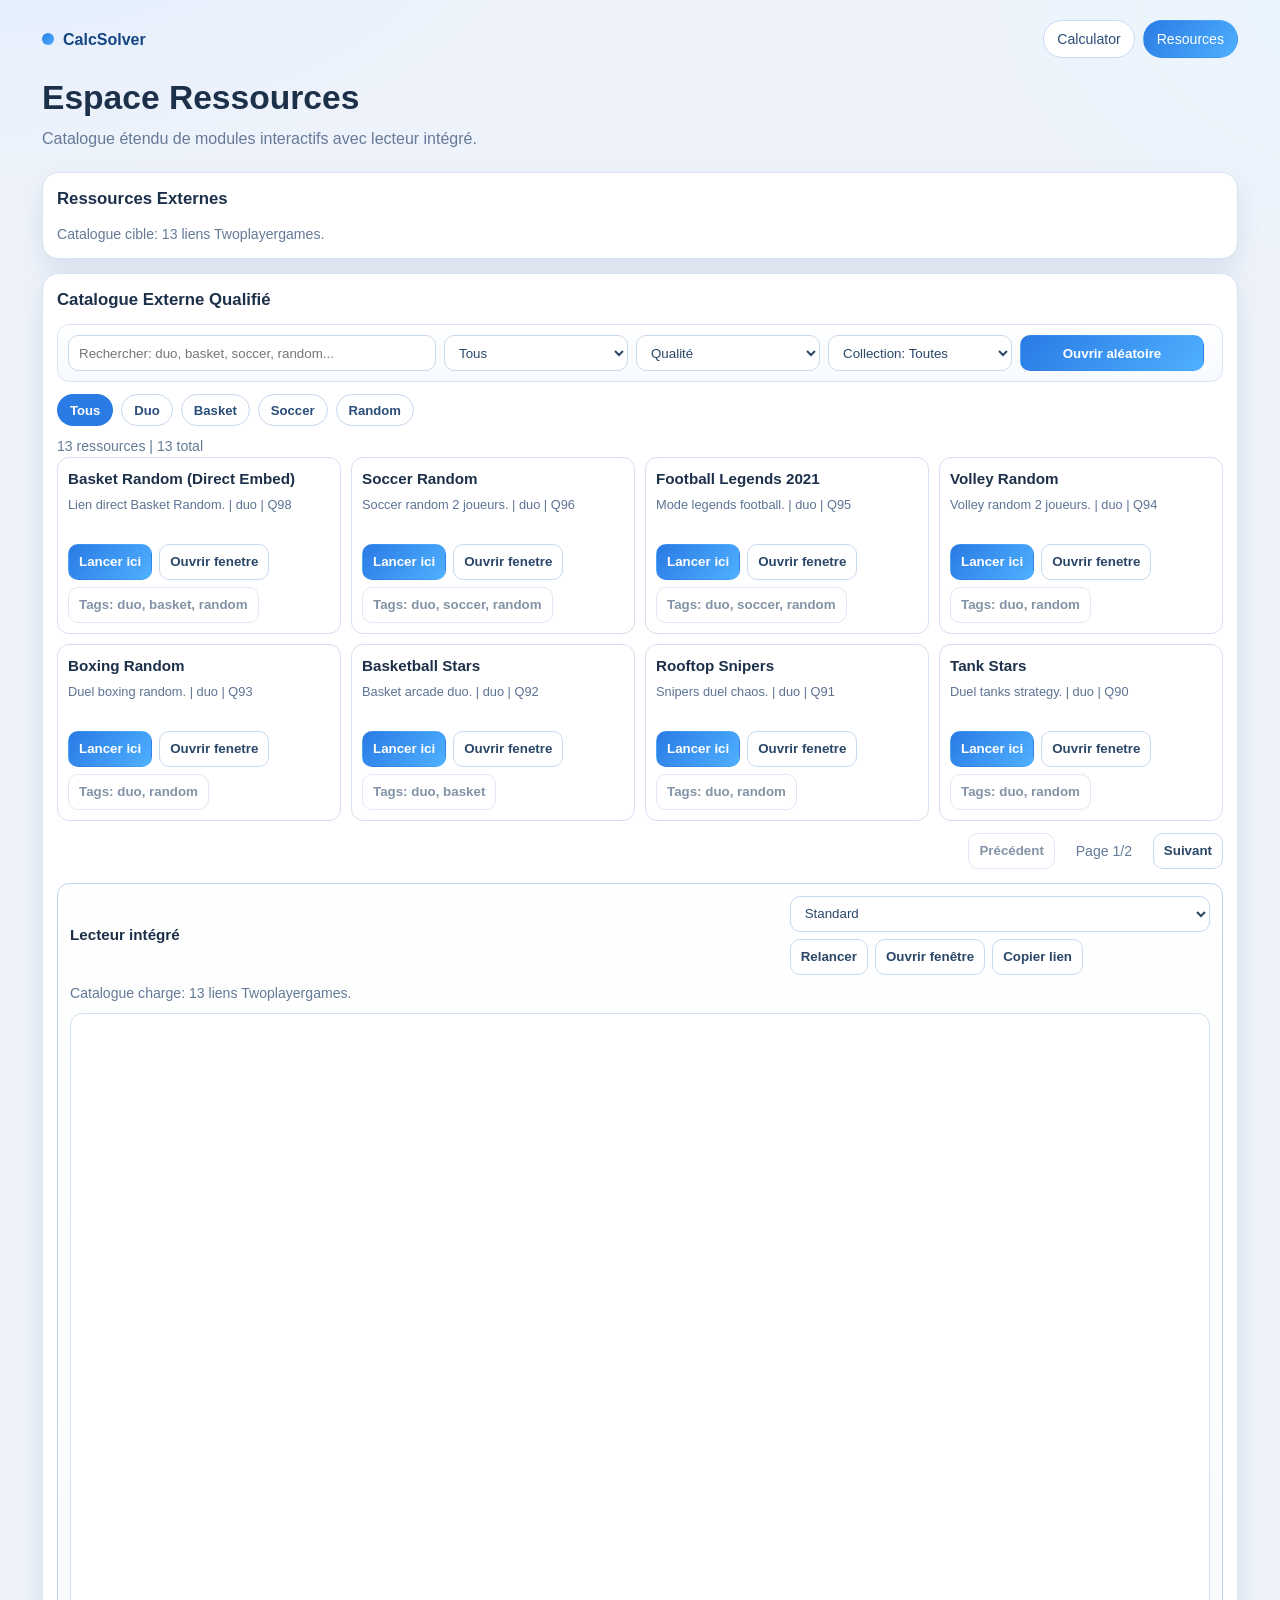
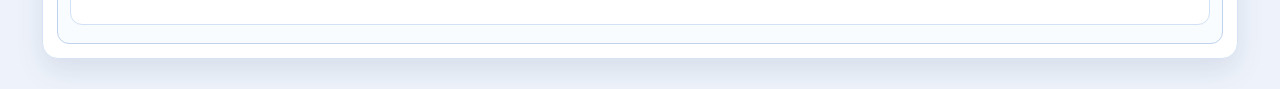
==== commit f6fbd6c4: "Add files via upload" ====
--- a/resources.html
+++ b/resources.html
@@ -29,7 +29,7 @@
   <main class="wrap" id="resource-main">
     <section class="panel">
       <h2>Ressources Externes</h2>
-      <p class="note" id="tab-note" aria-live="polite">Catalogue cible: 8 liens Twoplayergames.</p>
+      <p class="note" id="tab-note" aria-live="polite">Catalogue cible: 13 liens Twoplayergames.</p>
     </section>
 
     <section class="panel" id="external-pane">
